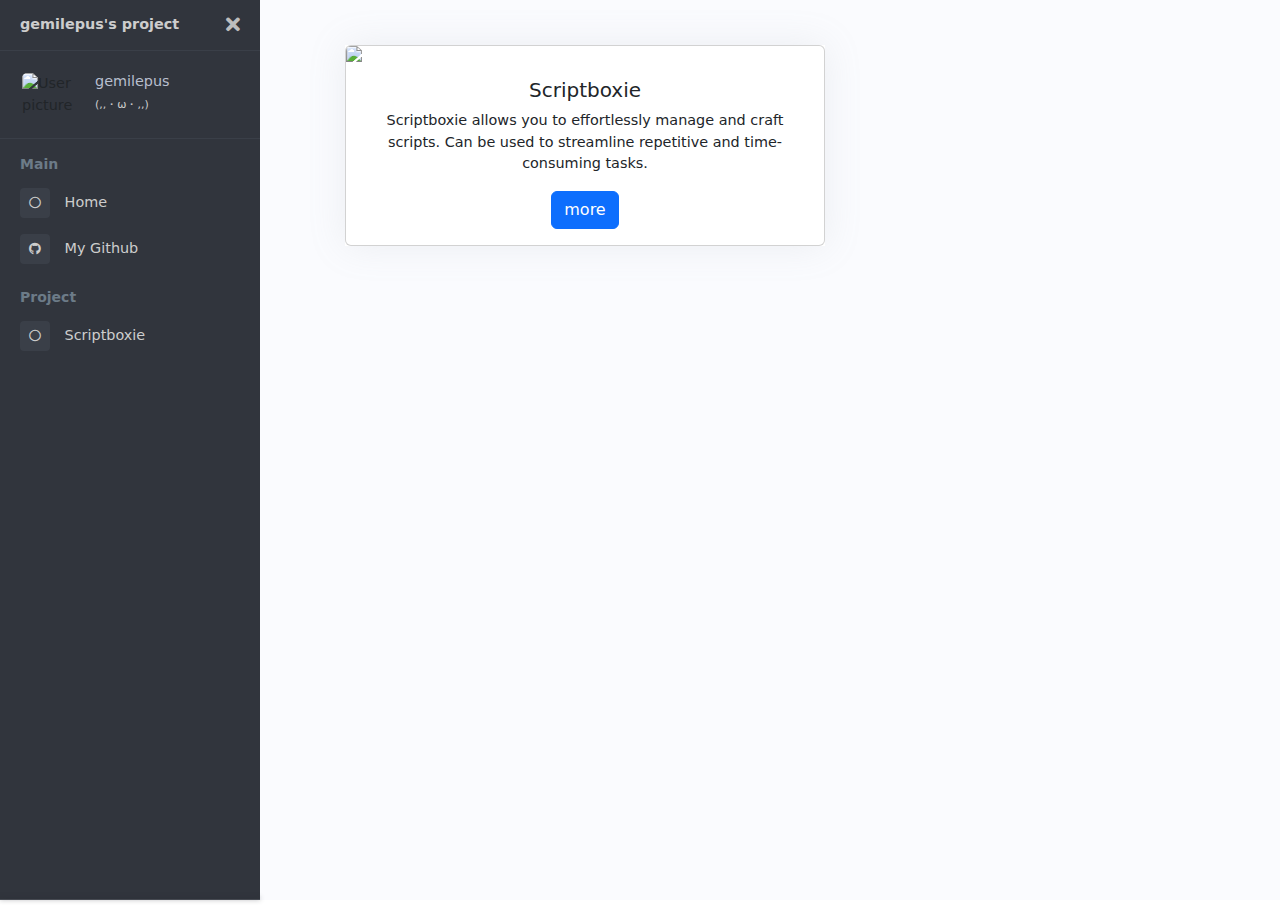
==== index.html @ 6ea28d40 "add" ====
<!DOCTYPE html>
<html lang="en">

<head>
    <meta charset="utf-8">
    <meta http-equiv="X-UA-Compatible" content="IE=edge">
    <meta name="viewport" content="width=device-width, initial-scale=1">

    <title>gemilepus</title>
    <link rel="stylesheet" href="https://use.fontawesome.com/releases/v5.0.6/css/all.css">
    <link rel="stylesheet" href="https://cdn.jsdelivr.net/npm/bootstrap@5.2.0/dist/css/bootstrap.min.css">
    <link rel="stylesheet" href="css/main.css">

    <script src='https://code.jquery.com/jquery-latest.js'></script>
    <script src="https://cdn.jsdelivr.net/npm/bootstrap@5.2.0/dist/js/bootstrap.bundle.min.js"></script>
    <script src="https://unpkg.com/masonry-layout@4/dist/masonry.pkgd.min.js"></script>
    <script src="https://fastly.jsdelivr.net/npm/echarts@5/dist/echarts.min.js"></script>
    <script src="https://cdnjs.cloudflare.com/ajax/libs/vue/3.2.37/vue.global.prod.min.js"></script>
    <script src="js/index.js"></script>
</head>

<body>
    <div class="page-wrapper chiller-theme toggled">
        <a id="show-sidebar" class="btn btn-sm btn-dark">
            <i class="fas fa-bars"></i>
        </a>
        <nav id="sidebar" class="sidebar-wrapper">
            <div class="sidebar-content">
                <div class="sidebar-brand">
                    <a href="#">gemilepus's project</a>
                    <div id="close-sidebar">
                        <i class="fas fa-times"></i>
                    </div>
                </div>
                <div class="sidebar-header">
                    <div class="user-pic">
                        <img class="img-responsive img-rounded"
                            src="https://avatars.githubusercontent.com/u/31269075?v=4" alt="User picture">
                    </div>
                    <div class="user-info">
                        <span class="user-name">gemilepus</span>
                        <!-- <span class="user-role">Administrator</span> -->
                        <span class="user-status">
                            <!--<i class="fa fa-circle"></i> -->
                            <span>(,,・ω・,,)</span>
                        </span>
                    </div>
                </div>

                <div class="sidebar-menu">
                    <ul>
                        <li class="header-menu">
                            <span>Main</span>
                        </li>
                        <li>
                            <a href="https://gemilepus.github.io/">
                                <i class="far fa-circle"></i>
                                <span>Home</span>
                            </a>
                        </li>
                        <li>
                            <a href="https://github.com/gemilepus">
                                <i class="fab fa-github"></i>
                                <span>My Github</span>
                            </a>
                        </li>

                        <li class="header-menu">
                            <span>Project</span>
                        </li>
                        <li>
                            <a href="https://gemilepus.github.io/scriptboxie/">
                                <i class="far fa-circle"></i>
                                <span>Scriptboxie</span>
                            </a>
                        </li>
                    </ul>
                </div>
                <!-- sidebar-menu  -->
            </div>
            <!-- sidebar-content  -->
            <div class="sidebar-footer">
            </div>
        </nav>

        <!-- sidebar-wrapper  -->
        <main class="page-content" style="height: 100%;">
            <div id="container" style="margin: 0 auto;height: 100%;">

                <div id="b4_table" class="grid-item box">
                    <div class="card">
                        <img src="https://raw.githubusercontent.com/gemilepus/Scriptboxie/master/Doc/doc2.png" class="card-img-top">
                        <div class="card-body">
                            <h5 class="card-title">Scriptboxie</h5>
                            <p class="card-text">Scriptboxie allows you to effortlessly manage and craft scripts. Can be used to streamline repetitive and time-consuming tasks.</p>
                            <a href="https://gemilepus.github.io/scriptboxie/" class="btn btn-primary">more</a>
                        </div>
                    </div>
                </div>
                <script>
                    var b4_table = Vue.createApp({
                        data() {
                            return {
                                message: '(,,・ω・,,) Hello!',
                            }
                        },
                        methods: {

                        },
                        created: function () {


                        }
                    }).mount('#b4_table');
                </script>

            </div>
            <div class="container-fluid">

            </div>

        </main>
        <!-- page-content" -->
    </div>
    <!-- page-wrapper -->
    <script src="https://cdnjs.cloudflare.com/ajax/libs/popper.js/1.12.9/umd/popper.min.js"
        integrity="sha384-ApNbgh9B+Y1QKtv3Rn7W3mgPxhU9K/ScQsAP7hUibX39j7fakFPskvXusvfa0b4Q" crossorigin="anonymous">
        </script>
    <script>
        $(function () {
            $(".sidebar-dropdown > a").click(function () {
                $(".sidebar-submenu").slideUp(200);
                if (
                    $(this)
                        .parent()
                        .hasClass("active")
                ) {
                    $(".sidebar-dropdown").removeClass("active");
                    $(this)
                        .parent()
                        .removeClass("active");
                } else {
                    $(".sidebar-dropdown").removeClass("active");
                    $(this)
                        .next(".sidebar-submenu")
                        .slideDown(200);
                    $(this)
                        .parent()
                        .addClass("active");
                }
            });

            $("#close-sidebar").click(function () {
                $(".page-wrapper").removeClass("toggled");
            });
            $("#show-sidebar").click(function () {
                $(".page-wrapper").addClass("toggled");
            });
            
            let $container = $('#container');

            $container.masonry({
                isFitWidth: true,
                columnWidth: 5,
                animate: true
            });

            const ratio = window.devicePixelRatio || 1;
            const w = screen.width * ratio;
            console.log(w);
            if (mobileCheck()) {

                $(".box").css("width", screen.width - 22 + "px");
                $(".box").css("left", 8 + "px");

                $(".ga-charts").each(function () {
                    var id = $(this).attr('_echarts_instance_');
                    window.echarts.getInstanceById(id).resize({
                        width: 353,
                    });
                });
            }
        });
    </script>

</body>

</html>
---- css/main.css ----
/*box start*/
        .box {
            width: 480px;
            /*height: 120px;*/
            margin: 5px;
            background: #ffffff;
            float: left;
            text-align: -webkit-center;
            -webkit-box-shadow: 0px 0px 35px 0px rgba(154, 161, 171, 0.15);
        }

        .box:hover .tut-title {
            visibility: visible;
        }

        /*box end*/

        @keyframes swing {
            0% {
                transform: rotate(0deg);
            }

            10% {
                transform: rotate(10deg);
            }

            30% {
                transform: rotate(0deg);
            }

            40% {
                transform: rotate(-10deg);
            }

            50% {
                transform: rotate(0deg);
            }

            60% {
                transform: rotate(5deg);
            }

            70% {
                transform: rotate(0deg);
            }

            80% {
                transform: rotate(-5deg);
            }

            100% {
                transform: rotate(0deg);
            }
        }

        @keyframes sonar {
            0% {
                transform: scale(0.9);
                opacity: 1;
            }

            100% {
                transform: scale(2);
                opacity: 0;
            }
        }

        body {
            font-size: 0.9rem;
        }

        .page-wrapper .sidebar-wrapper,
        .sidebar-wrapper .sidebar-brand>a,
        .sidebar-wrapper .sidebar-dropdown>a:after,
        .sidebar-wrapper .sidebar-menu .sidebar-dropdown .sidebar-submenu li a:before,
        .sidebar-wrapper ul li a i,
        .page-wrapper .page-content,
        .sidebar-wrapper .sidebar-search input.search-menu,
        .sidebar-wrapper .sidebar-search .input-group-text,
        .sidebar-wrapper .sidebar-menu ul li a,
        #show-sidebar,
        #close-sidebar {
            -webkit-transition: all 0.3s ease;
            -moz-transition: all 0.3s ease;
            -ms-transition: all 0.3s ease;
            -o-transition: all 0.3s ease;
            transition: all 0.3s ease;
        }

        /*----------------page-wrapper----------------*/

        .page-wrapper {
            height: 100vh;

        }

        .page-wrapper .theme {
            width: 40px;
            height: 40px;
            display: inline-block;
            border-radius: 4px;
            margin: 2px;
        }

        .page-wrapper .theme.chiller-theme {
            background: #1e2229;
        }

        /*----------------toggeled sidebar----------------*/

        .page-wrapper.toggled .sidebar-wrapper {
            left: 0px;
        }

        @media screen and (min-width: 768px) {
            .page-wrapper.toggled .page-content {
                padding-left: 300px;
            }
        }

        /*----------------show sidebar button----------------*/
        #show-sidebar {
            position: fixed;
            left: 0;
            top: 10px;
            border-radius: 0 4px 4px 0px;
            width: 35px;
            transition-delay: 0.3s;
            z-index: 999;
        }

        .page-wrapper.toggled #show-sidebar {
            left: -40px;
        }

        /*----------------sidebar-wrapper----------------*/

        .sidebar-wrapper {
            width: 260px;
            height: 100%;
            max-height: 100%;
            position: fixed;
            top: 0;
            left: -300px;
            z-index: 999;
        }

        .sidebar-wrapper ul {
            list-style-type: none;
            padding: 0;
            margin: 0;
        }

        .sidebar-wrapper a {
            text-decoration: none;
        }

        /*----------------sidebar-content----------------*/

        .sidebar-content {
            max-height: calc(100% - 30px);
            height: calc(100% - 30px);
            overflow-y: auto;
            position: relative;
        }

        .sidebar-content.desktop {
            overflow-y: hidden;
        }

        /*--------------------sidebar-brand----------------------*/

        .sidebar-wrapper .sidebar-brand {
            padding: 10px 20px;
            display: flex;
            align-items: center;
        }

        .sidebar-wrapper .sidebar-brand>a {
            font-weight: bold;
            flex-grow: 1;
        }

        .sidebar-wrapper .sidebar-brand #close-sidebar {
            cursor: pointer;
            font-size: 20px;
        }

        /*--------------------sidebar-header----------------------*/

        .sidebar-wrapper .sidebar-header {
            padding: 20px;
            overflow: hidden;
        }

        .sidebar-wrapper .sidebar-header .user-pic {
            float: left;
            width: 60px;
            padding: 2px;
            border-radius: 12px;
            margin-right: 15px;
            overflow: hidden;
        }

        .sidebar-wrapper .sidebar-header .user-pic img {
            object-fit: cover;
            height: 100%;
            width: 100%;
        }

        .sidebar-wrapper .sidebar-header .user-info {
            float: left;
        }

        .sidebar-wrapper .sidebar-header .user-info>span {
            display: block;
        }

        .sidebar-wrapper .sidebar-header .user-info .user-role {
            font-size: 12px;
        }

        .sidebar-wrapper .sidebar-header .user-info .user-status {
            font-size: 11px;
            margin-top: 4px;
        }

        .sidebar-wrapper .sidebar-header .user-info .user-status i {
            font-size: 8px;
            margin-right: 4px;
            color: #5cb85c;
        }

        /*-----------------------sidebar-search------------------------*/

        .sidebar-wrapper .sidebar-search>div {
            padding: 10px 20px;
        }

        /*----------------------sidebar-menu-------------------------*/

        .sidebar-wrapper .sidebar-menu {
            padding-bottom: 10px;
        }

        .sidebar-wrapper .sidebar-menu .header-menu span {
            font-weight: bold;
            font-size: 14px;
            padding: 15px 20px 5px 20px;
            display: inline-block;
        }

        .sidebar-wrapper .sidebar-menu ul li a {
            display: inline-block;
            width: 100%;
            text-decoration: none;
            position: relative;
            padding: 8px 30px 8px 20px;
        }

        .sidebar-wrapper .sidebar-menu ul li a i {
            margin-right: 10px;
            font-size: 12px;
            width: 30px;
            height: 30px;
            line-height: 30px;
            text-align: center;
            border-radius: 4px;
        }

        .sidebar-wrapper .sidebar-menu ul li a:hover>i::before {
            display: inline-block;
            animation: swing ease-in-out 0.5s 1 alternate;
        }

        .sidebar-wrapper .sidebar-menu .sidebar-dropdown>a:after {
            font-family: "Font Awesome 5 Free";
            font-weight: 900;
            content: "\f105";
            font-style: normal;
            display: inline-block;
            font-style: normal;
            font-variant: normal;
            text-rendering: auto;
            -webkit-font-smoothing: antialiased;
            -moz-osx-font-smoothing: grayscale;
            text-align: center;
            background: 0 0;
            position: absolute;
            right: 15px;
            top: 14px;
        }

        .sidebar-wrapper .sidebar-menu .sidebar-dropdown .sidebar-submenu ul {
            padding: 5px 0;
        }

        .sidebar-wrapper .sidebar-menu .sidebar-dropdown .sidebar-submenu li {
            padding-left: 25px;
            font-size: 13px;
        }

        .sidebar-wrapper .sidebar-menu .sidebar-dropdown .sidebar-submenu li a:before {
            content: "\f111";
            font-family: "Font Awesome 5 Free";
            font-weight: 400;
            font-style: normal;
            display: inline-block;
            text-align: center;
            text-decoration: none;
            -webkit-font-smoothing: antialiased;
            -moz-osx-font-smoothing: grayscale;
            margin-right: 10px;
            font-size: 8px;
        }

        .sidebar-wrapper .sidebar-menu ul li a span.label,
        .sidebar-wrapper .sidebar-menu ul li a span.badge {
            float: right;
            margin-top: 8px;
            margin-left: 5px;
        }

        .sidebar-wrapper .sidebar-menu .sidebar-dropdown .sidebar-submenu li a .badge,
        .sidebar-wrapper .sidebar-menu .sidebar-dropdown .sidebar-submenu li a .label {
            float: right;
            margin-top: 0px;
        }

        .sidebar-wrapper .sidebar-menu .sidebar-submenu {
            display: none;
        }

        .sidebar-wrapper .sidebar-menu .sidebar-dropdown.active>a:after {
            transform: rotate(90deg);
            right: 17px;
        }

        /*--------------------------side-footer------------------------------*/

        .sidebar-footer {
            position: absolute;
            width: 100%;
            bottom: 0;
            display: flex;
        }

        .sidebar-footer>a {
            flex-grow: 1;
            text-align: center;
            height: 30px;
            line-height: 30px;
            position: relative;
        }

        .sidebar-footer>a .notification {
            position: absolute;
            top: 0;
        }

        .badge-sonar {
            display: inline-block;
            background: #980303;
            border-radius: 50%;
            height: 8px;
            width: 8px;
            position: absolute;
            top: 0;
        }

        .badge-sonar:after {
            content: "";
            position: absolute;
            top: 0;
            left: 0;
            border: 2px solid #980303;
            opacity: 0;
            border-radius: 50%;
            width: 100%;
            height: 100%;
            animation: sonar 1.5s infinite;
        }

        /*--------------------------page-content-----------------------------*/

        .page-wrapper .page-content {
            display: inline-block;
            width: 100%;
            padding-left: 0px;
            padding-top: 20px;
            /* background-color: #2a2b3d; */
            background-color: #fafbfe;
        }

        .page-wrapper .page-content>div {
            padding: 20px 40px;
        }

        .page-wrapper .page-content {
            overflow-x: hidden;
        }

        /*------scroll bar---------------------*/

        ::-webkit-scrollbar {
            width: 5px;
            height: 7px;
        }

        ::-webkit-scrollbar-button {
            width: 0px;
            height: 0px;
        }

        ::-webkit-scrollbar-thumb {
            background: #525965;
            border: 0px none #ffffff;
            border-radius: 0px;
        }

        ::-webkit-scrollbar-thumb:hover {
            background: #525965;
        }

        ::-webkit-scrollbar-thumb:active {
            background: #525965;
        }

        ::-webkit-scrollbar-track {
            background: transparent;
            border: 0px none #ffffff;
            border-radius: 50px;
        }

        ::-webkit-scrollbar-track:hover {
            background: transparent;
        }

        ::-webkit-scrollbar-track:active {
            background: transparent;
        }

        ::-webkit-scrollbar-corner {
            background: transparent;
        }


        /*-----------------------------chiller-theme-------------------------------------------------*/

        .chiller-theme .sidebar-wrapper {
            background: #31353D;
        }

        .chiller-theme .sidebar-wrapper .sidebar-header,
        .chiller-theme .sidebar-wrapper .sidebar-search,
        .chiller-theme .sidebar-wrapper .sidebar-menu {
            border-top: 1px solid #3a3f48;
        }

        .chiller-theme .sidebar-wrapper .sidebar-search input.search-menu,
        .chiller-theme .sidebar-wrapper .sidebar-search .input-group-text {
            border-color: transparent;
            box-shadow: none;
        }

        .chiller-theme .sidebar-wrapper .sidebar-header .user-info .user-role,
        .chiller-theme .sidebar-wrapper .sidebar-header .user-info .user-status,
        .chiller-theme .sidebar-wrapper .sidebar-search input.search-menu,
        .chiller-theme .sidebar-wrapper .sidebar-search .input-group-text,
        .chiller-theme .sidebar-wrapper .sidebar-brand>a,
        .chiller-theme .sidebar-wrapper .sidebar-menu ul li a,
        .chiller-theme .sidebar-footer>a {
            color: #cdcdcd;
        }

        .chiller-theme .sidebar-wrapper .sidebar-menu ul li:hover>a,
        .chiller-theme .sidebar-wrapper .sidebar-menu .sidebar-dropdown.active>a,
        .chiller-theme .sidebar-wrapper .sidebar-header .user-info,
        .chiller-theme .sidebar-wrapper .sidebar-brand>a:hover,
        .chiller-theme .sidebar-footer>a:hover i {
            color: #b8bfce;
        }

        .page-wrapper.chiller-theme.toggled #close-sidebar {
            color: #bdbdbd;
        }

        .page-wrapper.chiller-theme.toggled #close-sidebar:hover {
            color: #ffffff;
        }

        .chiller-theme .sidebar-wrapper ul li:hover a i,
        .chiller-theme .sidebar-wrapper .sidebar-dropdown .sidebar-submenu li a:hover:before,
        .chiller-theme .sidebar-wrapper .sidebar-search input.search-menu:focus+span,
        .chiller-theme .sidebar-wrapper .sidebar-menu .sidebar-dropdown.active a i {
            color: #16c7ff;
            text-shadow: 0px 0px 10px rgba(22, 199, 255, 0.5);
        }

        .chiller-theme .sidebar-wrapper .sidebar-menu ul li a i,
        .chiller-theme .sidebar-wrapper .sidebar-menu .sidebar-dropdown div,
        .chiller-theme .sidebar-wrapper .sidebar-search input.search-menu,
        .chiller-theme .sidebar-wrapper .sidebar-search .input-group-text {
            background: #3a3f48;
        }

        .chiller-theme .sidebar-wrapper .sidebar-menu .header-menu span {
            color: #6c7b88;
        }

        .chiller-theme .sidebar-footer {
            background: #3a3f48;
            box-shadow: 0px -1px 5px #282c33;
            border-top: 1px solid #464a52;
        }

        .chiller-theme .sidebar-footer>a:first-child {
            border-left: none;
        }

        .chiller-theme .sidebar-footer>a:last-child {
            border-right: none;
        }

        @media (min-width: 576px) {
            .box {
                width: 350px;
            }

        }

        @media (min-width: 768px) {
            .box {
                width: 480px;
            }
        }

        .nav-tabs .nav-link {
            white-space: nowrap;
        }

        .nav-tabs::-webkit-scrollbar {
            display: none;
        }


        .ql-toolbar {
            width: 100%;
            max-width: 960px;
            margin: 0 auto;
            border: 1px #ddd solid;
            margin-top: 10px;
        }

        .qlbt-operation-menu {
            z-index: 9999 !important;
        }
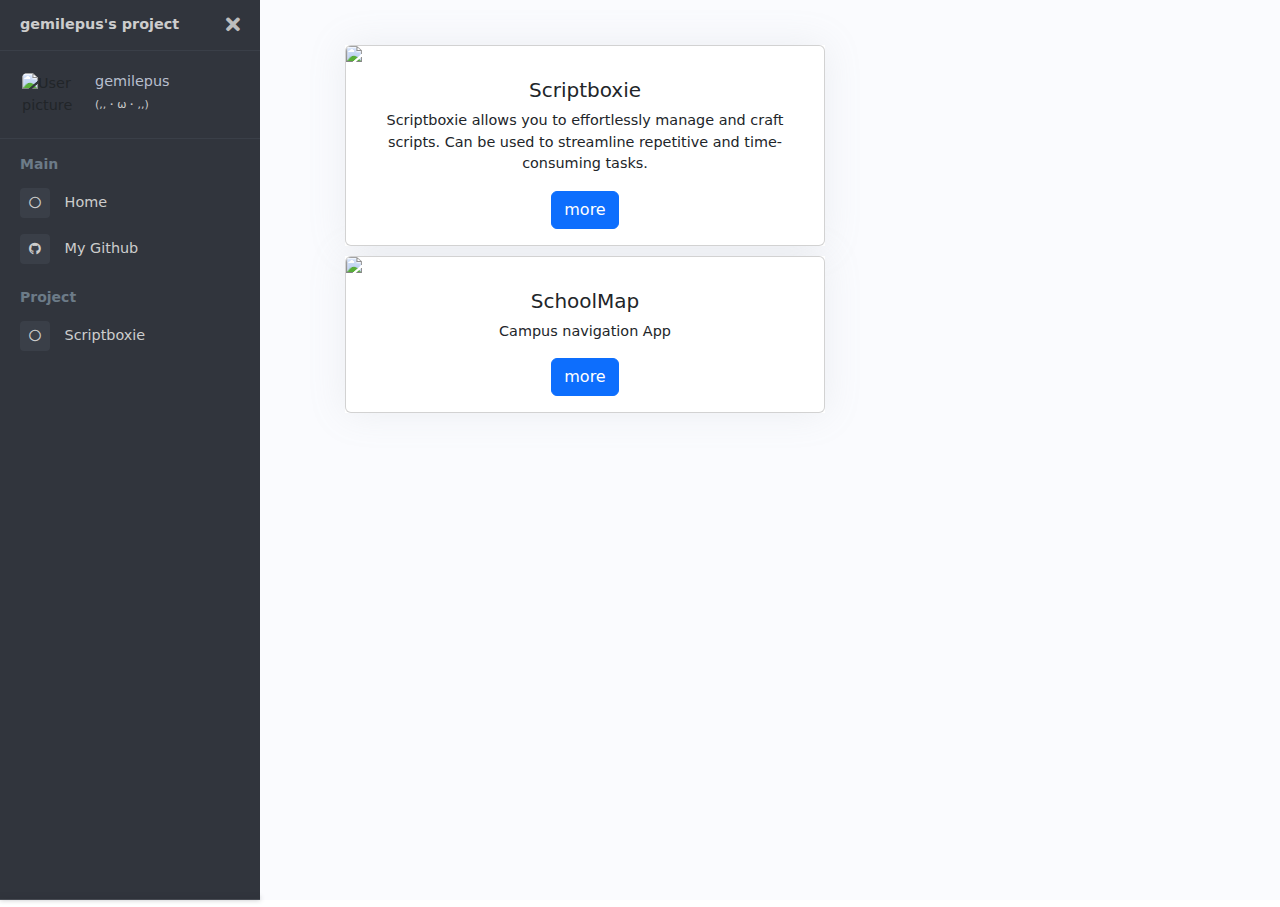
==== commit 4843dca4: "add" ====
--- a/index.html
+++ b/index.html
@@ -89,10 +89,12 @@
 
                 <div id="b4_table" class="grid-item box">
                     <div class="card">
-                        <img src="https://raw.githubusercontent.com/gemilepus/Scriptboxie/master/Doc/doc2.png" class="card-img-top">
+                        <img src="https://raw.githubusercontent.com/gemilepus/Scriptboxie/master/Doc/doc2.png"
+                            class="card-img-top">
                         <div class="card-body">
                             <h5 class="card-title">Scriptboxie</h5>
-                            <p class="card-text">Scriptboxie allows you to effortlessly manage and craft scripts. Can be used to streamline repetitive and time-consuming tasks.</p>
+                            <p class="card-text">Scriptboxie allows you to effortlessly manage and craft scripts. Can be
+                                used to streamline repetitive and time-consuming tasks.</p>
                             <a href="https://gemilepus.github.io/scriptboxie/" class="btn btn-primary">more</a>
                         </div>
                     </div>
@@ -113,6 +115,18 @@
                         }
                     }).mount('#b4_table');
                 </script>
+
+                <div class="grid-item box">
+                    <div class="card">
+                        <img src="https://github.com/gemilepus/Android-SchoolMap/raw/master/test.gif"
+                            class="card-img-top">
+                        <div class="card-body">
+                            <h5 class="card-title">SchoolMap</h5>
+                            <p class="card-text">Campus navigation App</p>
+                            <a href="https://github.com/gemilepus/Android-SchoolMap" class="btn btn-primary">more</a>
+                        </div>
+                    </div>
+                </div>
 
             </div>
             <div class="container-fluid">
@@ -156,7 +170,7 @@
             $("#show-sidebar").click(function () {
                 $(".page-wrapper").addClass("toggled");
             });
-            
+
             let $container = $('#container');
 
             $container.masonry({
@@ -185,4 +199,4 @@
 
 </body>
 
-</html>
+</html>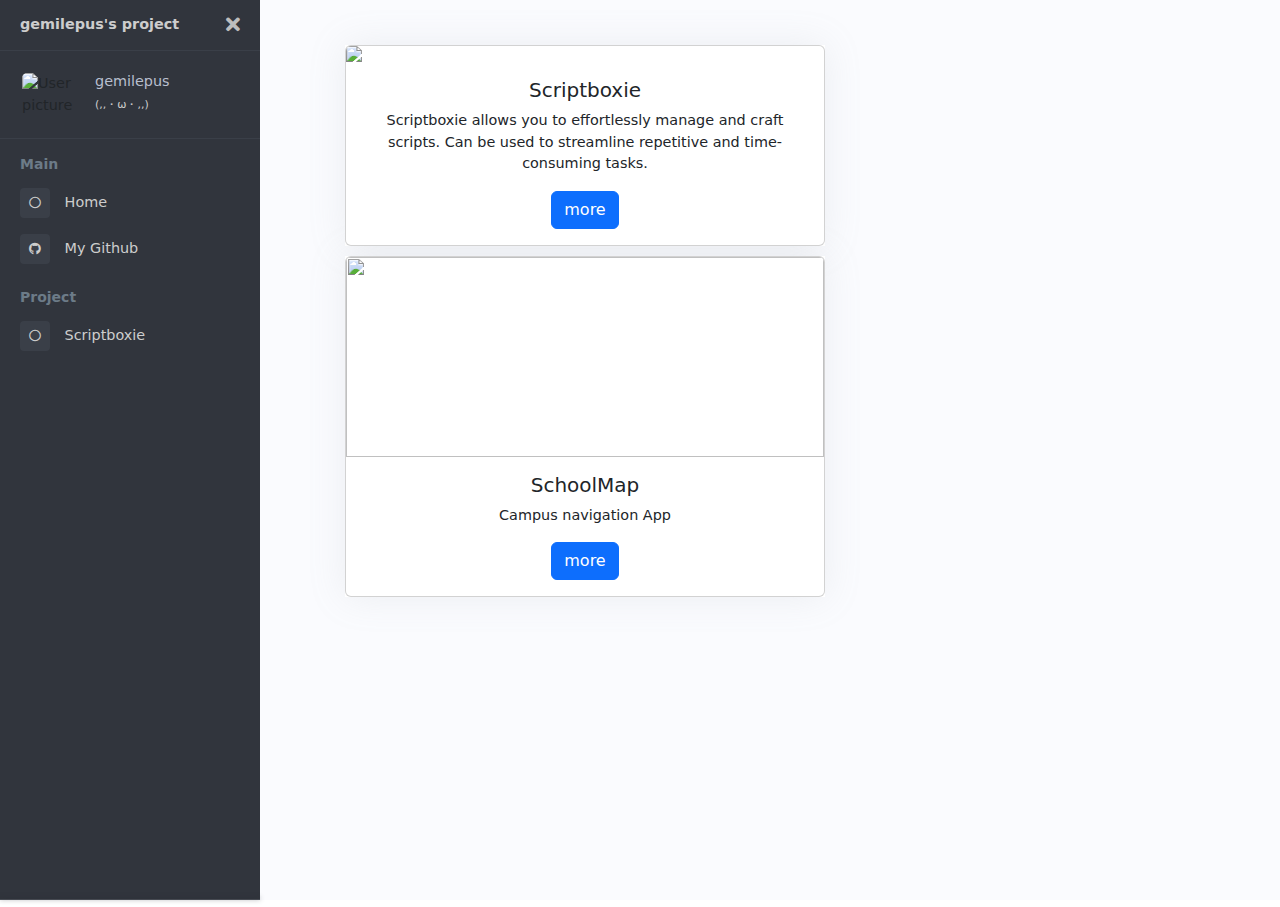
==== commit d1e7cc17: "Update index.html" ====
--- a/index.html
+++ b/index.html
@@ -119,7 +119,7 @@
                 <div class="grid-item box">
                     <div class="card">
                         <img src="https://github.com/gemilepus/Android-SchoolMap/raw/master/test.gif"
-                            class="card-img-top">
+                            class="card-img-top" style="height: 200px;">
                         <div class="card-body">
                             <h5 class="card-title">SchoolMap</h5>
                             <p class="card-text">Campus navigation App</p>
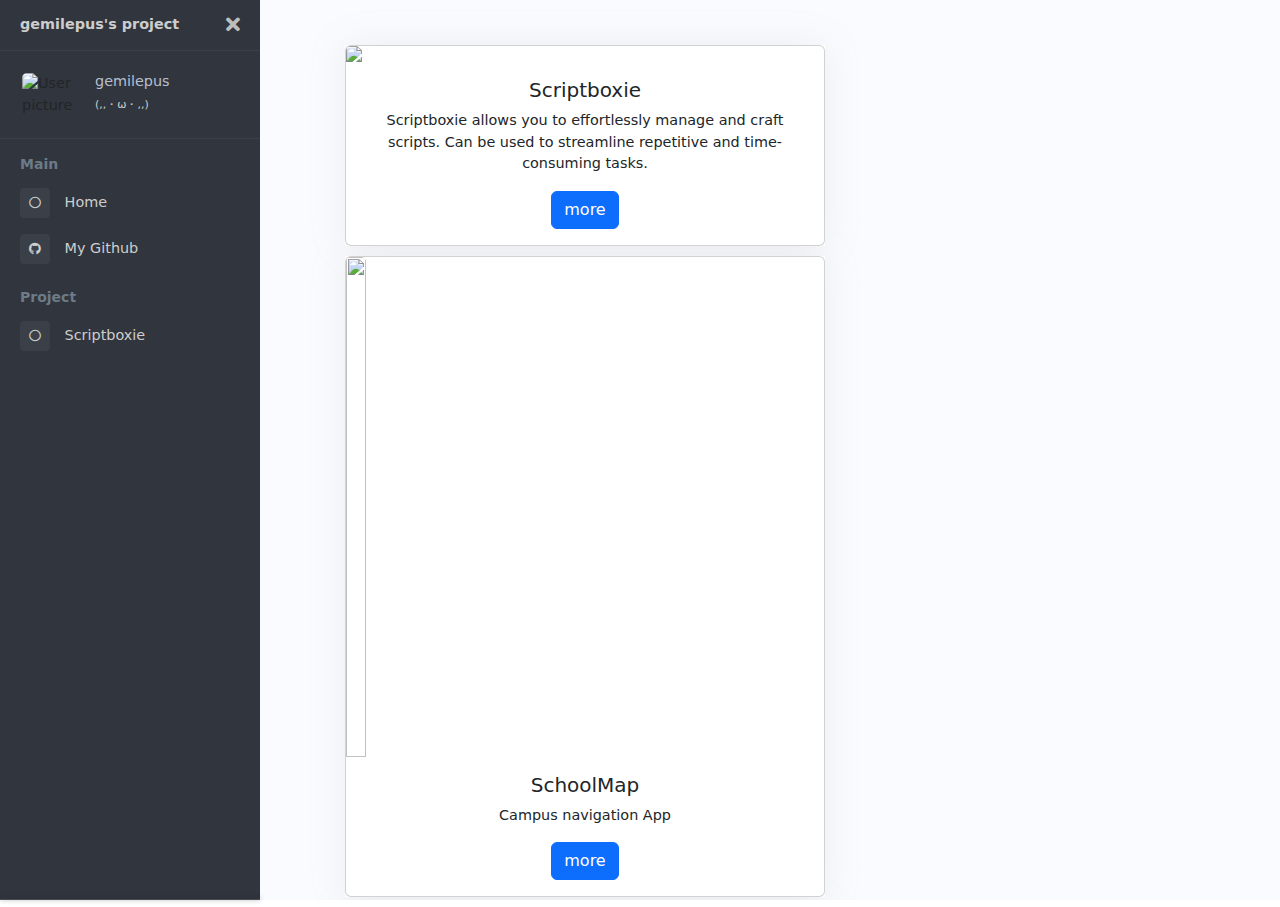
==== commit e00c2d35: "add" ====
--- a/index.html
+++ b/index.html
@@ -119,11 +119,23 @@
                 <div class="grid-item box">
                     <div class="card">
                         <img src="https://github.com/gemilepus/Android-SchoolMap/raw/master/test.gif"
-                            class="card-img-top" style="height: 200px;">
+                            class="card-img-top" style="height: 500px;align-content: center;width: fit-content;">
                         <div class="card-body">
                             <h5 class="card-title">SchoolMap</h5>
                             <p class="card-text">Campus navigation App</p>
                             <a href="https://github.com/gemilepus/Android-SchoolMap" class="btn btn-primary">more</a>
+                        </div>
+                    </div>
+                </div>
+
+                <div class="grid-item box">
+                    <div class="card">
+                        <img src="c:\Users\Vine\AppData\Local\Temp\Cover2.jpg"
+                            class="card-img-top" style="height: 500px;align-content: center;width: fit-content;">
+                        <div class="card-body">
+                            <h5 class="card-title">BarcodeTool</h5>
+                            <p class="card-text">create and scan barcode... </p>
+                            <a href="https://github.com/gemilepus/Android-BarcodeTool" class="btn btn-primary">more</a>
                         </div>
                     </div>
                 </div>
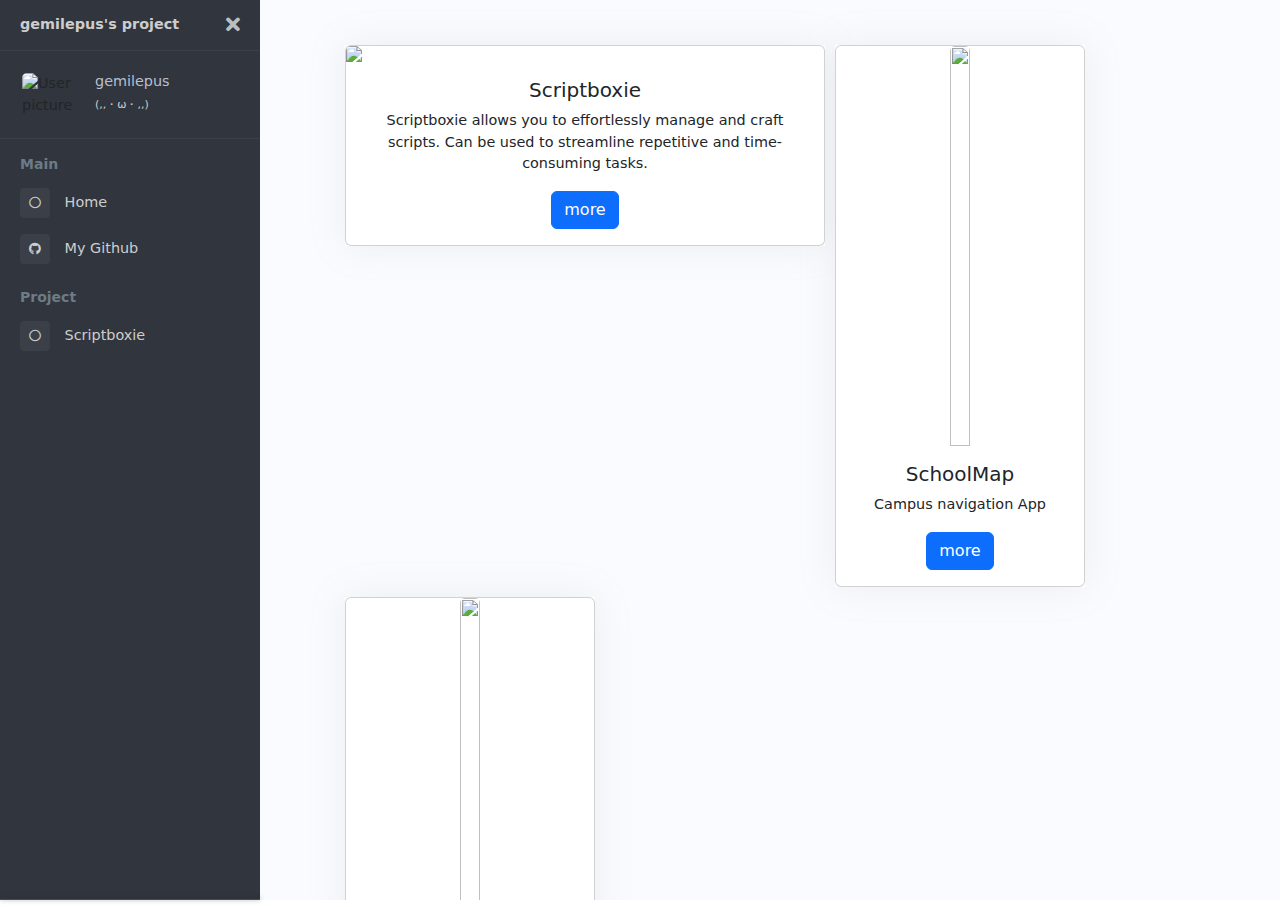
==== commit 905cc758: "Update index.html" ====
--- a/index.html
+++ b/index.html
@@ -116,10 +116,10 @@
                     }).mount('#b4_table');
                 </script>
 
-                <div class="grid-item box">
+                <div class="grid-item box" style="width: 250px;">
                     <div class="card">
                         <img src="https://github.com/gemilepus/Android-SchoolMap/raw/master/test.gif"
-                            class="card-img-top" style="height: 500px;align-content: center;width: fit-content;">
+                            class="card-img-top" style="height: 400px;align-self: center;width: fit-content;">
                         <div class="card-body">
                             <h5 class="card-title">SchoolMap</h5>
                             <p class="card-text">Campus navigation App</p>
@@ -128,10 +128,10 @@
                     </div>
                 </div>
 
-                <div class="grid-item box">
+                <div class="grid-item box" style="width: 250px;">
                     <div class="card">
-                        <img src="c:\Users\Vine\AppData\Local\Temp\Cover2.jpg"
-                            class="card-img-top" style="height: 500px;align-content: center;width: fit-content;">
+                        <img src="https://github.com/gemilepus/Android-BarcodeTool/raw/master/Cover2.jpg"
+                            class="card-img-top" style="height: 400px;align-self: center;width: fit-content;">
                         <div class="card-body">
                             <h5 class="card-title">BarcodeTool</h5>
                             <p class="card-text">create and scan barcode... </p>
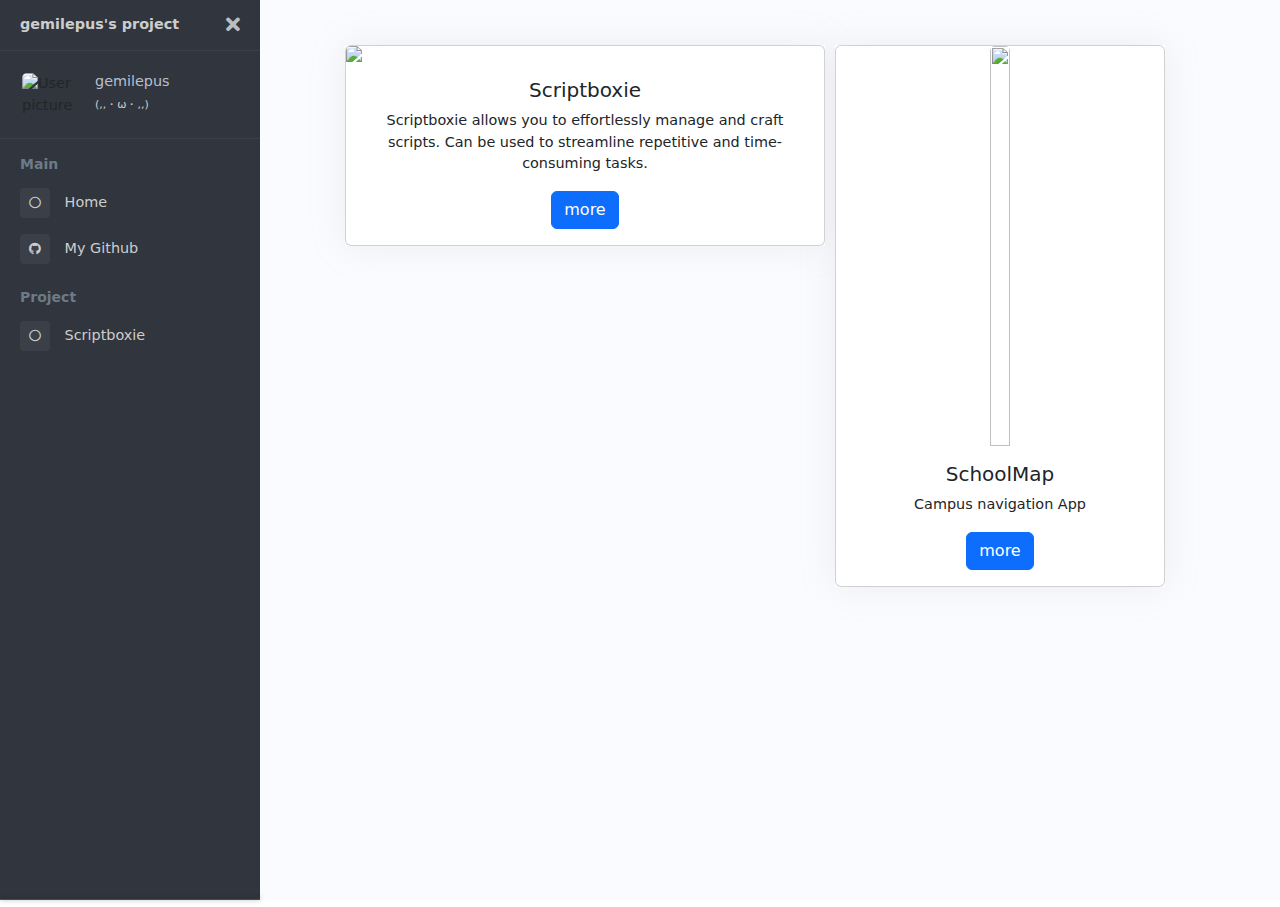
==== commit bb84b6f9: "Update index.html" ====
--- a/index.html
+++ b/index.html
@@ -116,7 +116,7 @@
                     }).mount('#b4_table');
                 </script>
 
-                <div class="grid-item box" style="width: 250px;">
+                <div class="grid-item box" style="width: 330px;">
                     <div class="card">
                         <img src="https://github.com/gemilepus/Android-SchoolMap/raw/master/test.gif"
                             class="card-img-top" style="height: 400px;align-self: center;width: fit-content;">
@@ -124,18 +124,6 @@
                             <h5 class="card-title">SchoolMap</h5>
                             <p class="card-text">Campus navigation App</p>
                             <a href="https://github.com/gemilepus/Android-SchoolMap" class="btn btn-primary">more</a>
-                        </div>
-                    </div>
-                </div>
-
-                <div class="grid-item box" style="width: 250px;">
-                    <div class="card">
-                        <img src="https://github.com/gemilepus/Android-BarcodeTool/raw/master/Cover2.jpg"
-                            class="card-img-top" style="height: 400px;align-self: center;width: fit-content;">
-                        <div class="card-body">
-                            <h5 class="card-title">BarcodeTool</h5>
-                            <p class="card-text">create and scan barcode... </p>
-                            <a href="https://github.com/gemilepus/Android-BarcodeTool" class="btn btn-primary">more</a>
                         </div>
                     </div>
                 </div>
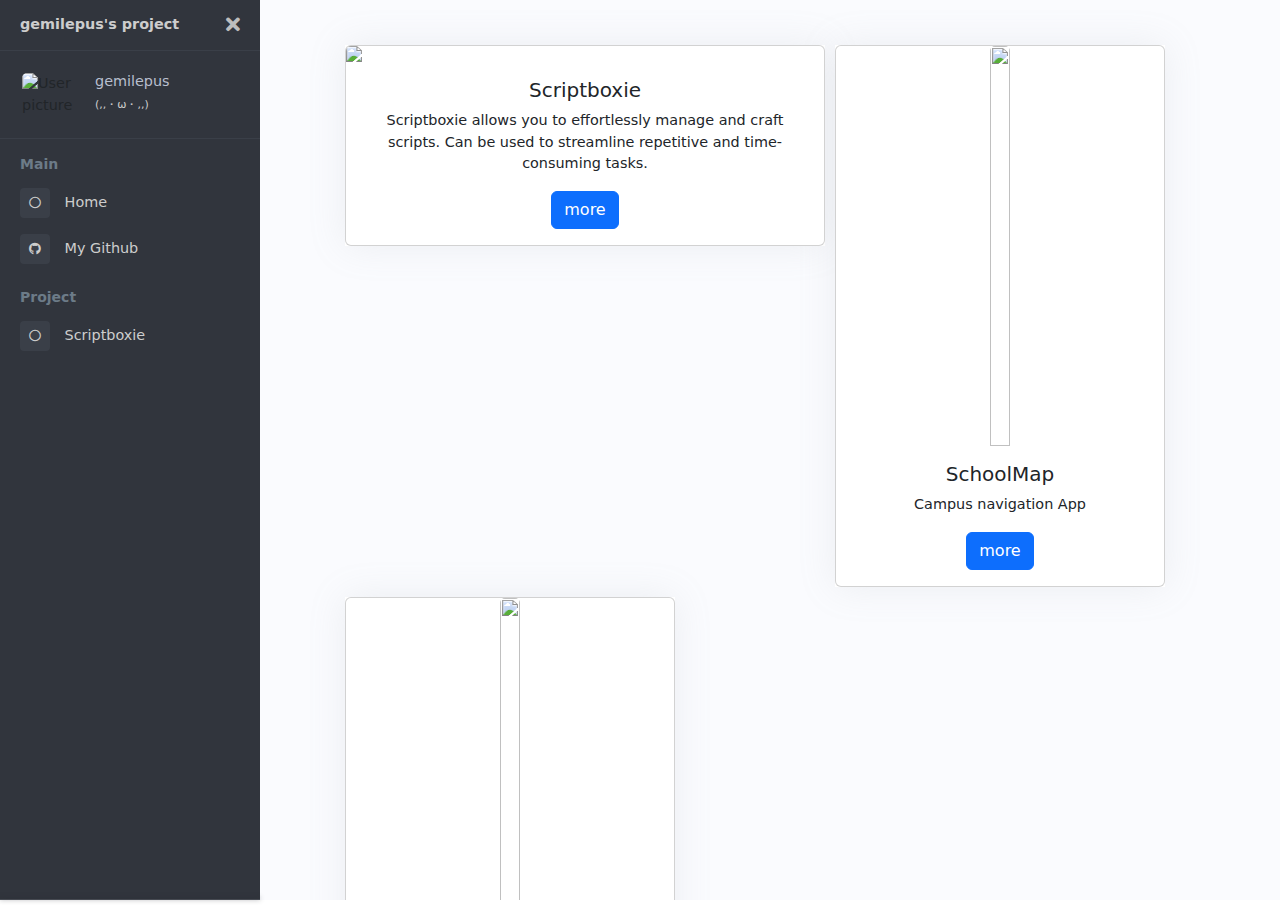
==== commit cb36ad33: "Update index.html" ====
--- a/index.html
+++ b/index.html
@@ -128,10 +128,22 @@
                     </div>
                 </div>
 
+                <div class="grid-item box" style="width: 330px;">
+                    <div class="card">
+                        <img src="https://github.com/gemilepus/Android-BarcodeTool/raw/master/Cover.png"
+                            class="card-img-top" style="height: 400px;align-self: center;width: fit-content;">
+                        <div class="card-body">
+                            <h5 class="card-title">BarcodeTool</h5>
+                            <p class="card-text">Create and scan barcode</p>
+                            <a href="https://github.com/gemilepus/Android-BarcodeTool" class="btn btn-primary">more</a>
+                        </div>
+                    </div>
+                </div>
+
+                
             </div>
-            <div class="container-fluid">
-
-            </div>
+            
+            <div class="container-fluid"> </div>
 
         </main>
         <!-- page-content" -->
@@ -199,4 +211,4 @@
 
 </body>
 
-</html>+</html>
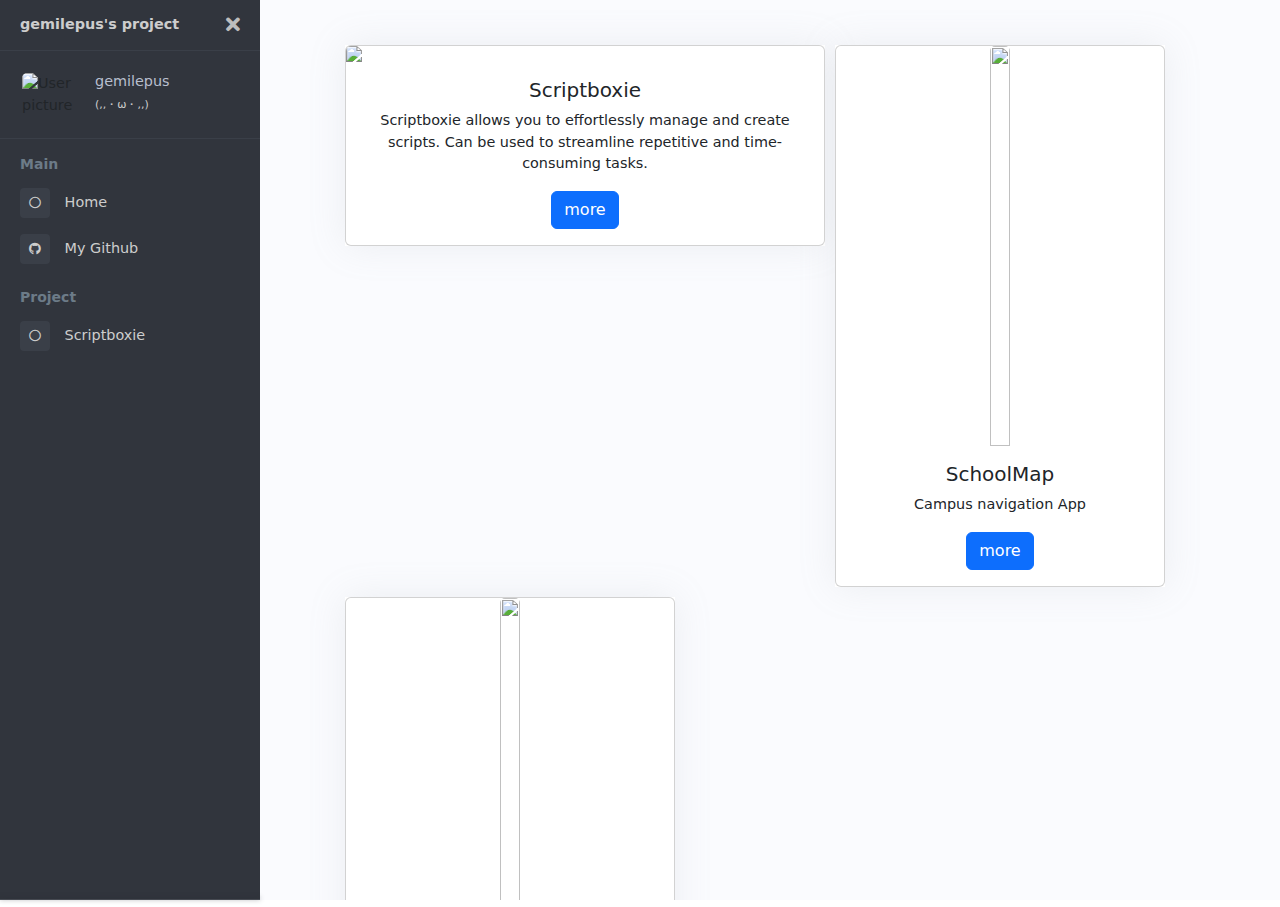
==== commit 630b0583: "Update index.html" ====
--- a/index.html
+++ b/index.html
@@ -93,7 +93,7 @@
                             class="card-img-top">
                         <div class="card-body">
                             <h5 class="card-title">Scriptboxie</h5>
-                            <p class="card-text">Scriptboxie allows you to effortlessly manage and craft scripts. Can be
+                            <p class="card-text">Scriptboxie allows you to effortlessly manage and create scripts. Can be
                                 used to streamline repetitive and time-consuming tasks.</p>
                             <a href="https://gemilepus.github.io/scriptboxie/" class="btn btn-primary">more</a>
                         </div>
